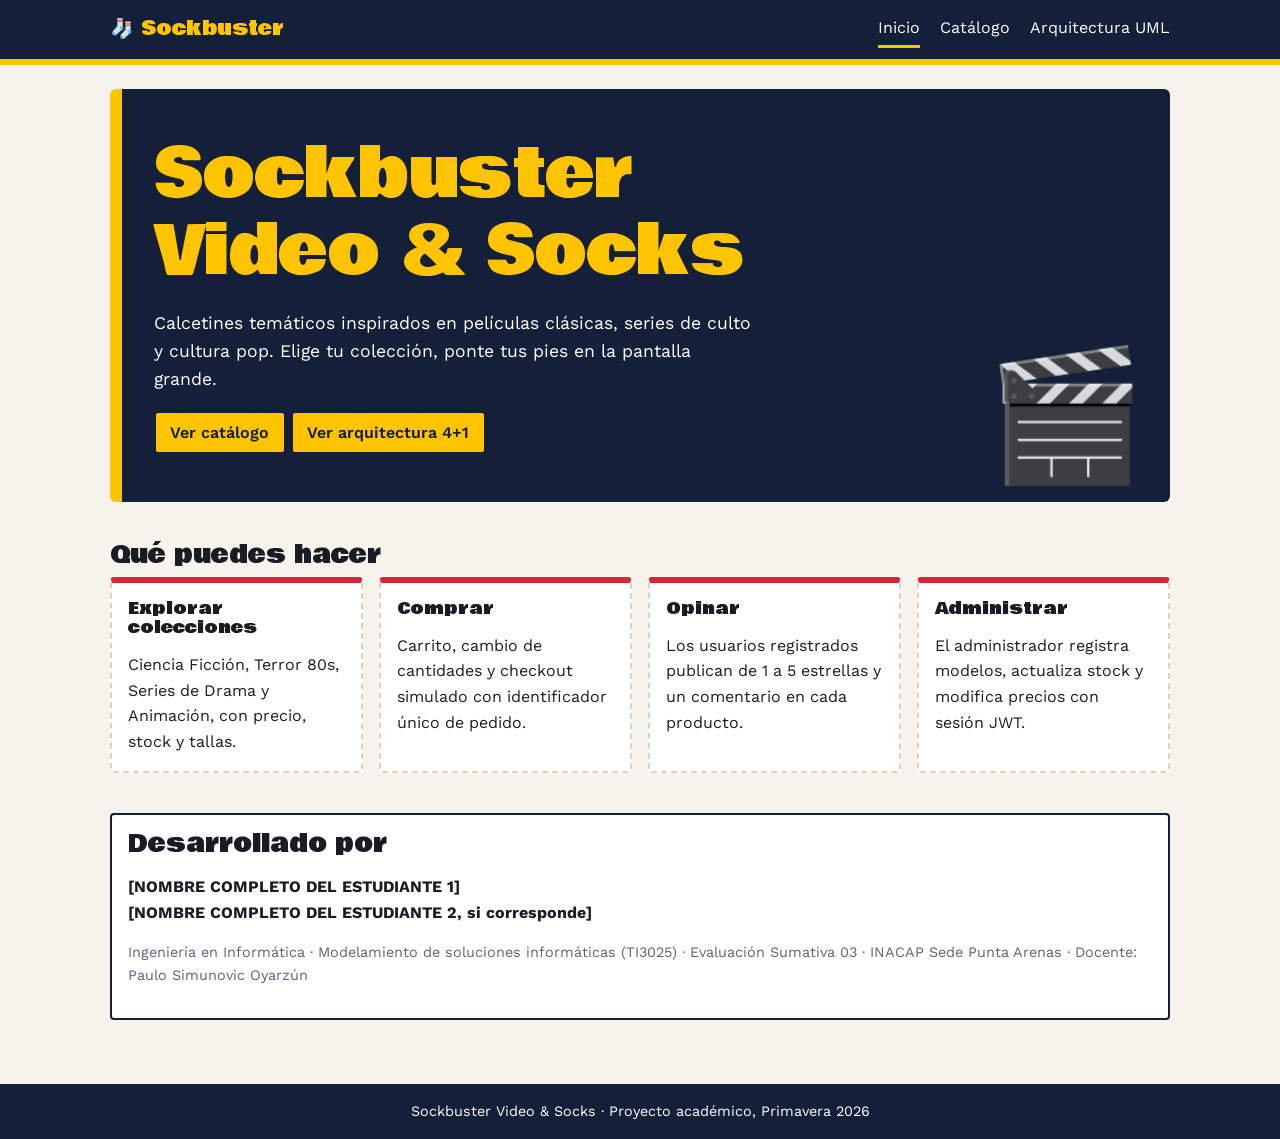
==== index.html @ 49eda021 "Add files via upload" ====
<!DOCTYPE html>
<html lang="es"><head><meta charset="utf-8"><meta name="viewport" content="width=device-width,initial-scale=1">
<title>Sockbuster Video &amp; Socks | Inicio</title><link rel="stylesheet" href="style.css"></head>
<body>
<header><nav aria-label="Principal"><b>🧦 Sockbuster</b><a class="on" href="index.html">Inicio</a><a href="catalogo.html">Catálogo</a><a href="diagramas.html">Arquitectura UML</a></nav></header>
<main>
<div class="hero"><h1>Sockbuster<br>Video &amp; Socks</h1>
<p>Calcetines temáticos inspirados en películas clásicas, series de culto y cultura pop. Elige tu colección, ponte tus pies en la pantalla grande.</p>
<a class="btn" href="catalogo.html">Ver catálogo</a> <a class="btn" href="diagramas.html">Ver arquitectura 4+1</a><span class="big" aria-hidden="true">🎬</span></div>

<section><h2>Qué puedes hacer</h2>
<div class="grid">
<div class="card"><h3>Explorar colecciones</h3><p>Ciencia Ficción, Terror 80s, Series de Drama y Animación, con precio, stock y tallas.</p></div>
<div class="card"><h3>Comprar</h3><p>Carrito, cambio de cantidades y checkout simulado con identificador único de pedido.</p></div>
<div class="card"><h3>Opinar</h3><p>Los usuarios registrados publican de 1 a 5 estrellas y un comentario en cada producto.</p></div>
<div class="card"><h3>Administrar</h3><p>El administrador registra modelos, actualiza stock y modifica precios con sesión JWT.</p></div>
</div></section>

<section class="box"><h2>Desarrollado por</h2>
<p><b>[NOMBRE COMPLETO DEL ESTUDIANTE 1]</b><br><b>[NOMBRE COMPLETO DEL ESTUDIANTE 2, si corresponde]</b></p>
<p class="mut">Ingeniería en Informática · Modelamiento de soluciones informáticas (TI3025) · Evaluación Sumativa 03 · INACAP Sede Punta Arenas · Docente: Paulo Simunovic Oyarzún</p></section>
</main>
<footer>Sockbuster Video &amp; Socks · Proyecto académico, Primavera 2026</footer>
</body></html>
---- style.css ----
@import url('https://fonts.googleapis.com/css2?family=Bowlby+One&family=Work+Sans:wght@400;600&display=swap');
:root{--navy:#14203a;--yel:#ffc400;--red:#d62839;--paper:#f6f3ec;--ink:#1b1b24;--mut:#5d6275;--bd:#d9d3c4}
*{box-sizing:border-box}
body{margin:0;font:16px/1.6 'Work Sans',system-ui,sans-serif;background:var(--paper);color:var(--ink)}
h1,h2,h3{font-family:'Bowlby One','Arial Black',sans-serif;font-weight:400;line-height:1.15;margin:0 0 .5rem}
header{background:var(--navy);border-bottom:6px solid var(--yel);position:sticky;top:0;z-index:5}
nav{display:flex;flex-wrap:wrap;align-items:center;gap:.25rem 1.25rem;padding:.7rem 1.25rem;max-width:1100px;margin:auto}
nav b{font-family:'Bowlby One',sans-serif;color:var(--yel);font-weight:400;margin-right:auto;font-size:1.2rem}
nav a{color:#fff;text-decoration:none;padding:.25rem 0;border-bottom:3px solid transparent}
nav a:hover,nav a.on{border-color:var(--yel)}
a:focus-visible,button:focus-visible,input:focus-visible,select:focus-visible,summary:focus-visible{outline:3px solid var(--red);outline-offset:2px}
main{max-width:1100px;margin:auto;padding:1.5rem 1.25rem 3rem}
.hero{background:var(--navy);color:#fff;border-radius:6px;padding:3rem 2rem;position:relative;overflow:hidden;border-left:12px solid var(--yel)}
.hero h1{font-size:clamp(2.2rem,7vw,4.2rem);color:var(--yel)}
.hero p{max-width:55ch;font-size:1.1rem}
.hero .big{position:absolute;right:1.5rem;bottom:-1rem;font-size:8rem;opacity:.9}
.btn,.chip{font:inherit;font-weight:600;border:2px solid var(--navy);background:var(--yel);color:var(--navy);padding:.4rem .9rem;border-radius:4px;cursor:pointer;text-decoration:none;display:inline-block}
.btn:hover{background:var(--navy);color:var(--yel)}
.btn:disabled{opacity:.4;cursor:not-allowed}
.chip{background:#fff}.chip.on{background:var(--navy);color:var(--yel)}
.grid{display:grid;grid-template-columns:repeat(auto-fill,minmax(230px,1fr));gap:1rem}
.card{background:#fff;border:2px dashed var(--bd);border-top:6px solid var(--red);border-radius:4px;padding:1rem;display:flex;flex-direction:column;gap:.4rem}
.card h3{font-size:1.05rem}.card p{margin:0}
.ph{font-size:3.5rem;text-align:center;background:var(--paper);border-radius:4px;padding:.5rem}
.mut{color:var(--mut);font-size:.9rem}
.layout{display:grid;grid-template-columns:1fr 300px;gap:1.5rem;align-items:start}
@media(max-width:850px){.layout{grid-template-columns:1fr}.hero .big{display:none}}
aside .box,.box{background:#fff;border:2px solid var(--navy);border-radius:4px;padding:1rem;margin-bottom:1rem}
.row{display:flex;justify-content:space-between;gap:.5rem;border-bottom:1px solid var(--bd);padding:.3rem 0;font-size:.9rem}
input,select{font:inherit;padding:.3rem .5rem;border:2px solid var(--bd);border-radius:4px;max-width:100%}
.tok{word-break:break-all;font-size:.7rem;display:block;margin-top:.4rem}
.rv{font-size:.85rem;margin:.3rem 0}
details{font-size:.9rem}
.msg{color:var(--red);font-weight:600;min-height:1.5rem}
.tw{overflow-x:auto}
table{border-collapse:collapse;width:100%;background:#fff;font-size:.92rem}
th,td{border:1px solid var(--bd);padding:.45rem .6rem;text-align:left;vertical-align:top}
th{background:var(--navy);color:#fff}
.dg{background:#fff;border:2px solid var(--bd);border-radius:4px;padding:1rem;overflow-x:auto;margin:1rem 0}
section{margin-top:2.5rem;scroll-margin-top:5rem}
.toc{display:flex;flex-wrap:wrap;gap:.5rem;margin:1rem 0}
footer{background:var(--navy);color:#fff;padding:1rem 1.25rem;text-align:center;font-size:.9rem}
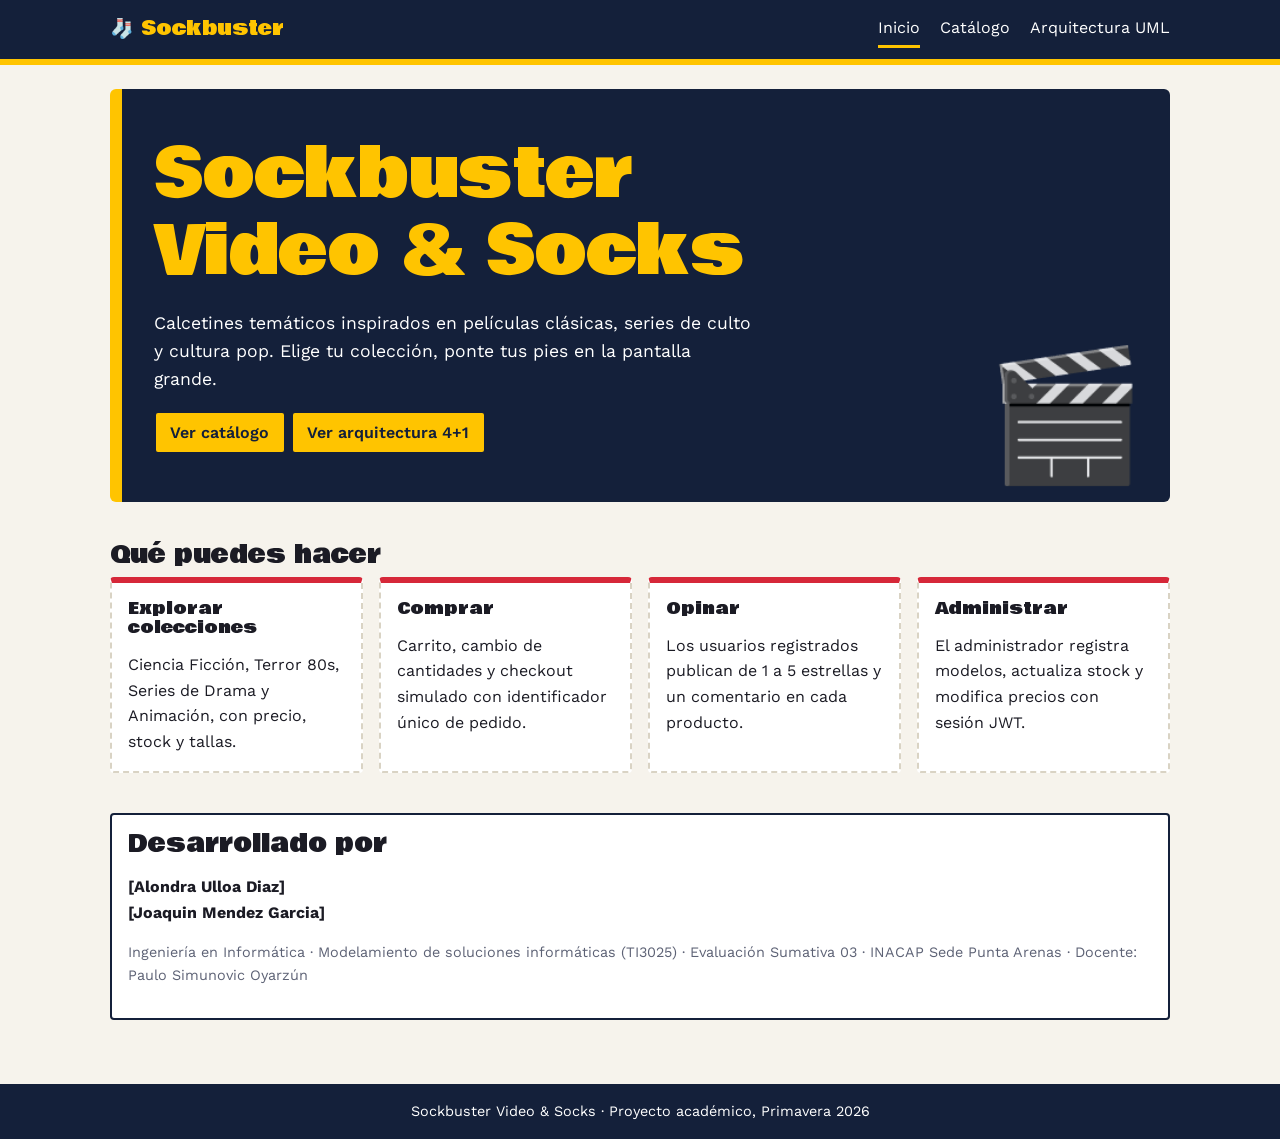
==== commit 967ee323: "Update student names in index.html" ====
--- a/index.html
+++ b/index.html
@@ -17,7 +17,7 @@
 </div></section>
 
 <section class="box"><h2>Desarrollado por</h2>
-<p><b>[NOMBRE COMPLETO DEL ESTUDIANTE 1]</b><br><b>[NOMBRE COMPLETO DEL ESTUDIANTE 2, si corresponde]</b></p>
+<p><b>[Alondra Ulloa Diaz]</b><br><b>[Joaquin Mendez Garcia]</b></p>
 <p class="mut">Ingeniería en Informática · Modelamiento de soluciones informáticas (TI3025) · Evaluación Sumativa 03 · INACAP Sede Punta Arenas · Docente: Paulo Simunovic Oyarzún</p></section>
 </main>
 <footer>Sockbuster Video &amp; Socks · Proyecto académico, Primavera 2026</footer>
